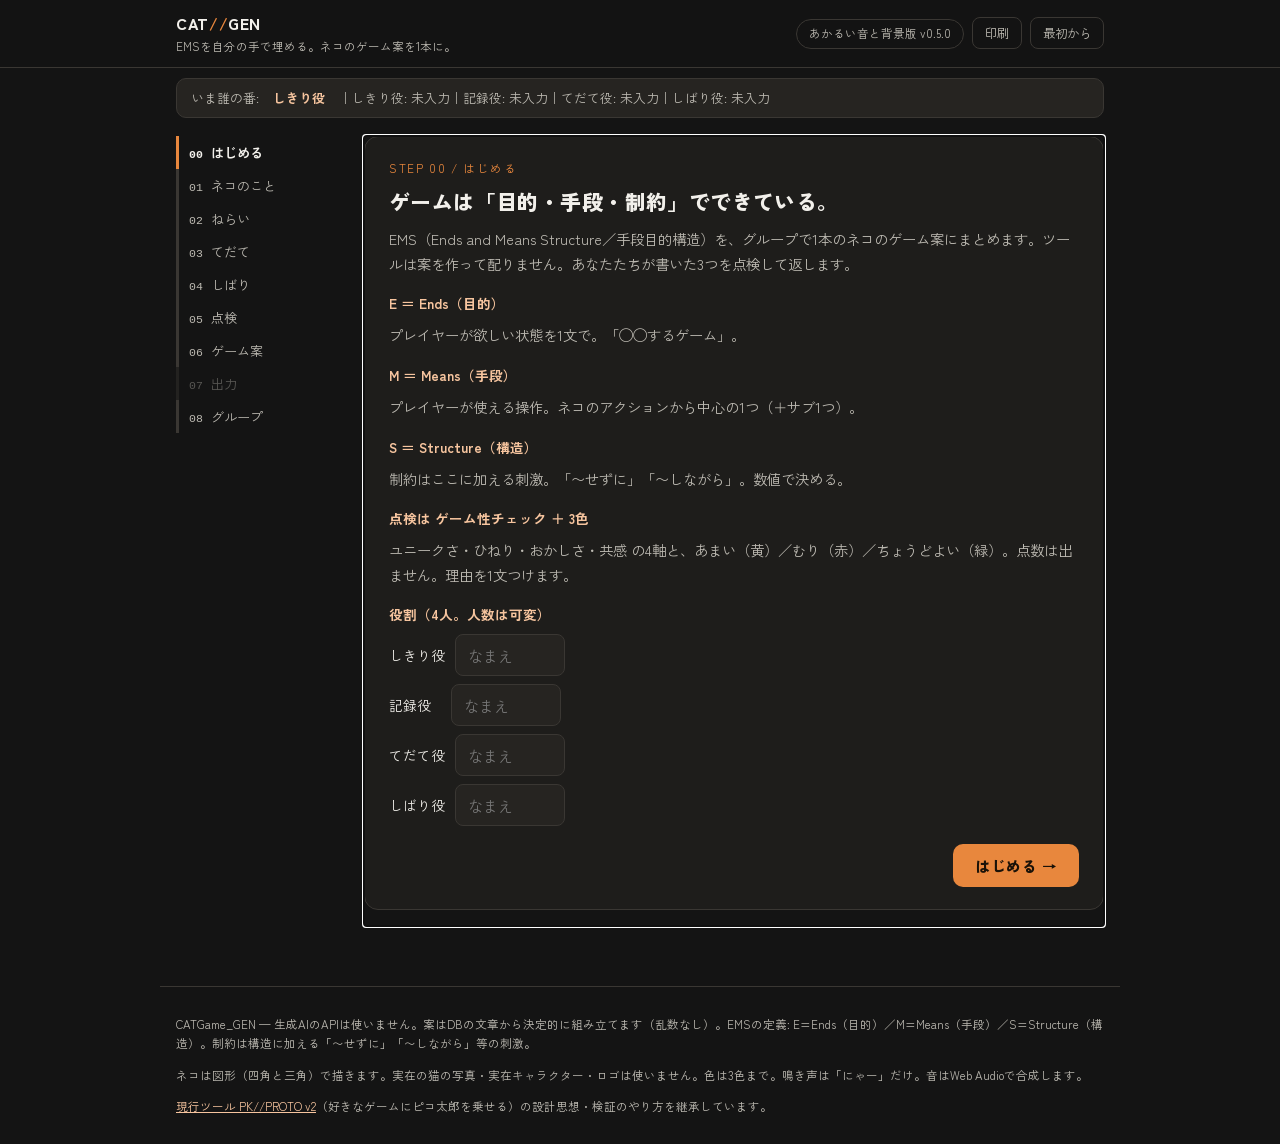
==== index.html @ f7224734 "V5" ====
<!DOCTYPE html>
<html lang="ja">
<head>
<meta charset="UTF-8">
<meta name="viewport" content="width=device-width,initial-scale=1.0">
<title>CATGame_GEN — ことば直し版 v0.4.1</title>
<meta name="description" content="EMS（Ends and Means Structure／手段目的構造）を高校生が自分の手で埋めて、ネコテーマのゲーム案を1本にまとめる演習ツール。生成AIのAPIは使いません。">
<meta name="theme-color" content="#141414">
<link rel="preconnect" href="https://fonts.googleapis.com">
<link rel="preconnect" href="https://fonts.gstatic.com" crossorigin>
<link href="https://fonts.googleapis.com/css2?family=Zen+Kaku+Gothic+New:wght@400;500;700;900&display=swap" rel="stylesheet">
<link rel="stylesheet" href="assets/v1/style.css">
</head>
<body>

<header class="bar">
  <div class="bar-in">
    <a class="wordmark" href="#" aria-label="最初に戻る">
      <span class="wm-main">CAT<span class="slash">//</span>GEN</span>
      <span class="wm-sub">EMSを自分の手で埋める。ネコのゲーム案を1本に。</span>
    </a>
    <div class="bar-right">
      <details class="verbox" id="verBox">
        <!-- 版の名前はHTMLに直接書く（JSで書き換えない）。GitHub Pages はJSに
             max-age=600 を返すため、push直後は古いapp.jsが動く。ここがHTMLなら、
             HTMLが新しければ必ず新しい版名が出る（PK//PROTOでの実測）。 -->
        <summary class="ver" id="verChip">ことば直し版 v0.4.1</summary>
        <div class="verpanel" id="verPanel"><div class="vp-date">2026-11-01</div></div>
      </details>
      <button class="icon-btn" id="btnPrint" type="button" title="印刷 / PDF保存">印刷</button>
      <button class="icon-btn" id="btnRestart" type="button" title="最初からやり直す">最初から</button>
    </div>
  </div>
</header>

<div class="rolebar" id="rolebar"></div>

<div class="shell">
  <nav class="rail" id="rail" aria-label="進行状況"></nav>
  <main id="app" class="app" tabindex="-1"></main>
</div>

<footer class="foot">
  <p>CATGame_GEN — 生成AIのAPIは使いません。案はDBの文章から決定的に組み立てます（乱数なし）。EMSの定義: E=Ends（目的）／M=Means（手段）／S=Structure（構造）。制約は構造に加える「〜せずに」「〜しながら」等の刺激。</p>
  <p>ネコは図形（四角と三角）で描きます。実在の猫の写真・実在キャラクター・ロゴは使いません。色は3色まで。鳴き声は「にゃー」だけ。音はWeb Audioで合成します。</p>
  <p><a href="https://github.com/odatid/PikoTGame">現行ツール PK//PROTO v2</a>（好きなゲームにピコ太郎を乗せる）の設計思想・検証のやり方を継承しています。</p>
</footer>

<div class="toast" id="toast" role="status"></div>

<script src="assets/v1/data.js"></script>
<script src="assets/v1/judge.js"></script>
<script src="assets/v1/engine_code.js"></script>
<script src="assets/v1/catart.js"></script>
<script src="assets/v1/prompts.js"></script>
<script src="assets/v1/app.js"></script>
</body>
</html>
---- assets/v1/style.css ----
/* CATGame_GEN v0.3.0 — 画面。1画面1つのこと。わからないで進める。戻れる。保存される。 */
:root{
  --bg:#141414; --panel:#1e1d1b; --panel2:#262421; --line:#3a3733;
  --ink:#f2f0eb; --sub:#bdbab2; --accent:#e8873d; --accent2:#f7c59f;
  --green:#7ddb7d; --yellow:#f0e3a8; --red:#ff9d9d;
}
*{box-sizing:border-box}
body{margin:0;background:var(--bg);color:var(--ink);
  font-family:"Zen Kaku Gothic New","Hiragino Kaku Gothic ProN","Yu Gothic",sans-serif;line-height:1.7}
button{font-family:inherit}
.bar{position:sticky;top:0;background:rgba(20,20,20,.94);border-bottom:1px solid var(--line);z-index:5}
.bar-in{max-width:960px;margin:0 auto;display:flex;align-items:center;justify-content:space-between;padding:10px 16px;gap:12px;flex-wrap:wrap}
.wordmark{display:flex;flex-direction:column;text-decoration:none;color:var(--ink)}
.wm-main{font-weight:900;letter-spacing:.04em}
.wm-main .slash{color:var(--accent)}
.wm-sub{font-size:.72rem;color:var(--sub)}
.bar-right{display:flex;align-items:center;gap:8px}
.ver{display:inline-block;padding:4px 12px;border:1px solid var(--line);border-radius:999px;font-size:.72rem;color:var(--sub)}
.icon-btn{background:none;border:1px solid var(--line);color:var(--sub);border-radius:8px;padding:6px 12px;cursor:pointer;font-size:.78rem}
.icon-btn:hover{border-color:var(--accent);color:var(--ink)}
/* 役割バー（いま誰の番） */
.rolebar{max-width:960px;margin:10px auto 0;padding:0 16px}
.rolebar-in{background:var(--panel2);border:1px solid var(--line);border-radius:10px;padding:8px 14px;font-size:.8rem;color:var(--sub);display:flex;gap:14px;flex-wrap:wrap}
.rolebar-in b{color:var(--accent2);font-weight:600}
.shell{max-width:960px;margin:0 auto;padding:18px 16px 60px;display:flex;gap:18px}
.rail{width:170px;flex:none}
.rail button{display:flex;width:100%;gap:8px;align-items:baseline;background:none;border:none;border-left:3px solid var(--line);
  color:var(--sub);padding:7px 10px;text-align:left;cursor:pointer;font-size:.82rem}
.rail button .n{font-family:monospace;font-size:.72rem}
.rail button.on{border-left-color:var(--accent);color:var(--ink);font-weight:700}
.rail button.done{color:var(--green)}
.rail button:disabled{opacity:.4;cursor:not-allowed}
.app{flex:1;min-width:0}
.card{background:var(--panel);border:1px solid var(--line);border-radius:14px;padding:22px 24px;margin-bottom:16px}
.eyebrow{font-size:.72rem;letter-spacing:.14em;color:var(--accent);margin-bottom:6px}
h2.step{margin:0 0 8px;font-size:1.3rem;font-weight:900;letter-spacing:.02em}
p.lead{margin:0 0 14px;color:var(--sub);font-size:.9rem}
.chips{display:flex;flex-wrap:wrap;gap:8px}
.chip{border:1px solid var(--line);background:var(--panel2);color:var(--ink);border-radius:999px;padding:7px 14px;cursor:pointer;font-size:.85rem}
.chip:hover{border-color:var(--accent)}
.chip.on{background:var(--accent);border-color:var(--accent);color:#1a1208;font-weight:700}
.chip.small{padding:4px 10px;font-size:.76rem}
.lbl{margin:16px 0 8px;font-size:.85rem;color:var(--accent2);font-weight:700}
.lbl:first-child{margin-top:0}
input[type=text],input[type=number]{background:var(--panel2);border:1px solid var(--line);border-radius:8px;color:var(--ink);
  padding:9px 12px;font-size:.95rem;width:100%;font-family:inherit}
input:focus{outline:2px solid var(--accent);outline-offset:1px}
.cons-row{display:flex;gap:10px;align-items:center;margin-bottom:8px;flex-wrap:wrap}
.cons-row .cname{min-width:52px;font-size:.85rem}
.cons-row .ctpl{flex:1;min-width:200px;font-size:.85rem;color:var(--sub)}
.cons-row input{width:110px}
.cons-row .unit{font-size:.8rem;color:var(--sub);min-width:34px}
.cons-row .del{background:none;border:1px solid var(--line);border-radius:6px;color:var(--sub);cursor:pointer;padding:4px 8px}
.verdict{border-radius:12px;padding:18px 20px;font-size:1.05rem;font-weight:900;letter-spacing:.04em}
.verdict.green{background:#17301c;color:var(--green);border:1px solid #2c5c38}
.verdict.yellow{background:#3a331a;color:var(--yellow);border:1px solid #6b5c2c}
.verdict.red{background:#38191a;color:var(--red);border:1px solid #6b2c2c}
.verdict.empty{background:var(--panel2);color:var(--sub);border:1px solid var(--line)}
.reason{margin:12px 0 4px;font-size:.92rem}
.fixes{margin:6px 0 0;padding-left:1.2em;color:var(--accent2);font-size:.85rem}
.oneline{background:var(--panel2);border-left:4px solid var(--accent);border-radius:8px;padding:12px 16px;font-size:1.02rem;font-weight:700;margin:12px 0}
.agree{background:var(--panel2);border:1px dashed var(--line);border-radius:10px;padding:12px 16px;margin-top:16px;font-size:.85rem;color:var(--sub)}
.agree label{display:flex;gap:8px;align-items:center;cursor:pointer}
.agree input{width:auto}
.agree textarea,.agree input[type=text]{margin-top:8px}
textarea{background:var(--panel2);border:1px solid var(--line);border-radius:8px;color:var(--ink);padding:9px 12px;font-size:.9rem;width:100%;font-family:inherit;min-height:64px}
.nav{display:flex;justify-content:space-between;gap:10px;margin-top:18px}
.btn{background:var(--accent);border:none;color:#1a1208;font-weight:900;border-radius:10px;padding:11px 22px;cursor:pointer;font-size:.92rem;letter-spacing:.03em}
.btn.ghost{background:none;border:1px solid var(--line);color:var(--sub);font-weight:400}
.btn:hover{filter:brightness(1.1)}
.outtabs{display:flex;gap:6px;flex-wrap:wrap;margin-bottom:10px}
.outtabs .chip{font-family:monospace}
.outmeta{font-size:.75rem;color:var(--sub);margin-bottom:6px}
pre.out{background:#0e0e0d;border:1px solid var(--line);border-radius:10px;padding:14px;overflow:auto;max-height:340px;font-size:.74rem;line-height:1.55;white-space:pre-wrap;word-break:break-all}
canvas.preview{background:#0e0e0d;border:1px solid var(--line);border-radius:10px;display:block;margin:10px auto}
.foot{max-width:960px;margin:0 auto;padding:16px;color:var(--sub);font-size:.72rem;border-top:1px solid var(--line)}
.toast{position:fixed;left:50%;bottom:24px;transform:translateX(-50%) translateY(80px);background:var(--accent);color:#1a1208;
  font-weight:700;border-radius:999px;padding:10px 22px;opacity:0;transition:.25s;z-index:9}
.toast.on{opacity:1;transform:translateX(-50%) translateY(0)}
a{color:var(--accent2)}
@media(max-width:720px){ .shell{flex-direction:column} .rail{width:100%;display:flex;overflow-x:auto;gap:2px}
  .rail button{border-left:none;border-bottom:3px solid var(--line);white-space:nowrap} .rail button.on{border-bottom-color:var(--accent)} }
@media(prefers-reduced-motion:reduce){ *{transition:none!important;animation:none!important} }
/* --- v0.3.0 追加: しばりパック・ゲーム性チェック・柄バリエーション --- */
.packgrid{display:grid;grid-template-columns:repeat(auto-fill,minmax(210px,1fr));gap:10px}
.packbtn{display:flex;flex-direction:column;gap:4px;text-align:left;background:var(--panel2);border:1px solid var(--line);
  border-radius:10px;padding:12px 14px;cursor:pointer;color:var(--ink)}
.packbtn:hover{border-color:var(--accent)}
.packbtn.on{border-color:var(--accent);background:#31281c}
.packbtn b{font-size:.86rem;color:var(--accent2);font-weight:700}
.packbtn span{font-size:.8rem;color:var(--sub);line-height:1.6}
.checkrow{display:flex;gap:12px;align-items:baseline;padding:9px 0;border-bottom:1px dashed var(--line)}
.checkrow .ax{min-width:96px;font-weight:700;font-size:.9rem}
.checkrow .mark{font-weight:900;font-size:1.1rem}
.checkrow .mark.m◎{color:var(--green)} .checkrow .mark.m○{color:var(--yellow)} .checkrow .mark.m△{color:var(--red)}
.checkrow .cm{color:var(--sub);font-size:.84rem}
.coatgrid{display:grid;grid-template-columns:repeat(auto-fill,minmax(110px,1fr));gap:8px}
.coatcard{display:flex;flex-direction:column;align-items:center;gap:2px;background:var(--panel2);border:1px solid var(--line);
  border-radius:10px;padding:6px;cursor:pointer;color:var(--sub);font-size:.72rem}
.coatcard:hover{border-color:var(--accent)}
.coatcard.on{border-color:var(--accent);color:var(--ink)}
.coatcard canvas{width:84px;height:auto}
.emsblock{background:var(--panel2);border:1px solid var(--line);border-radius:10px;padding:12px 16px;margin:10px 0}
.emsrow{padding:5px 0;font-size:.92rem;border-bottom:1px dashed var(--line)}
.emsrow:last-child{border-bottom:none}
.emstag{display:inline-block;min-width:112px;color:var(--accent2);font-weight:700;font-size:.8rem}
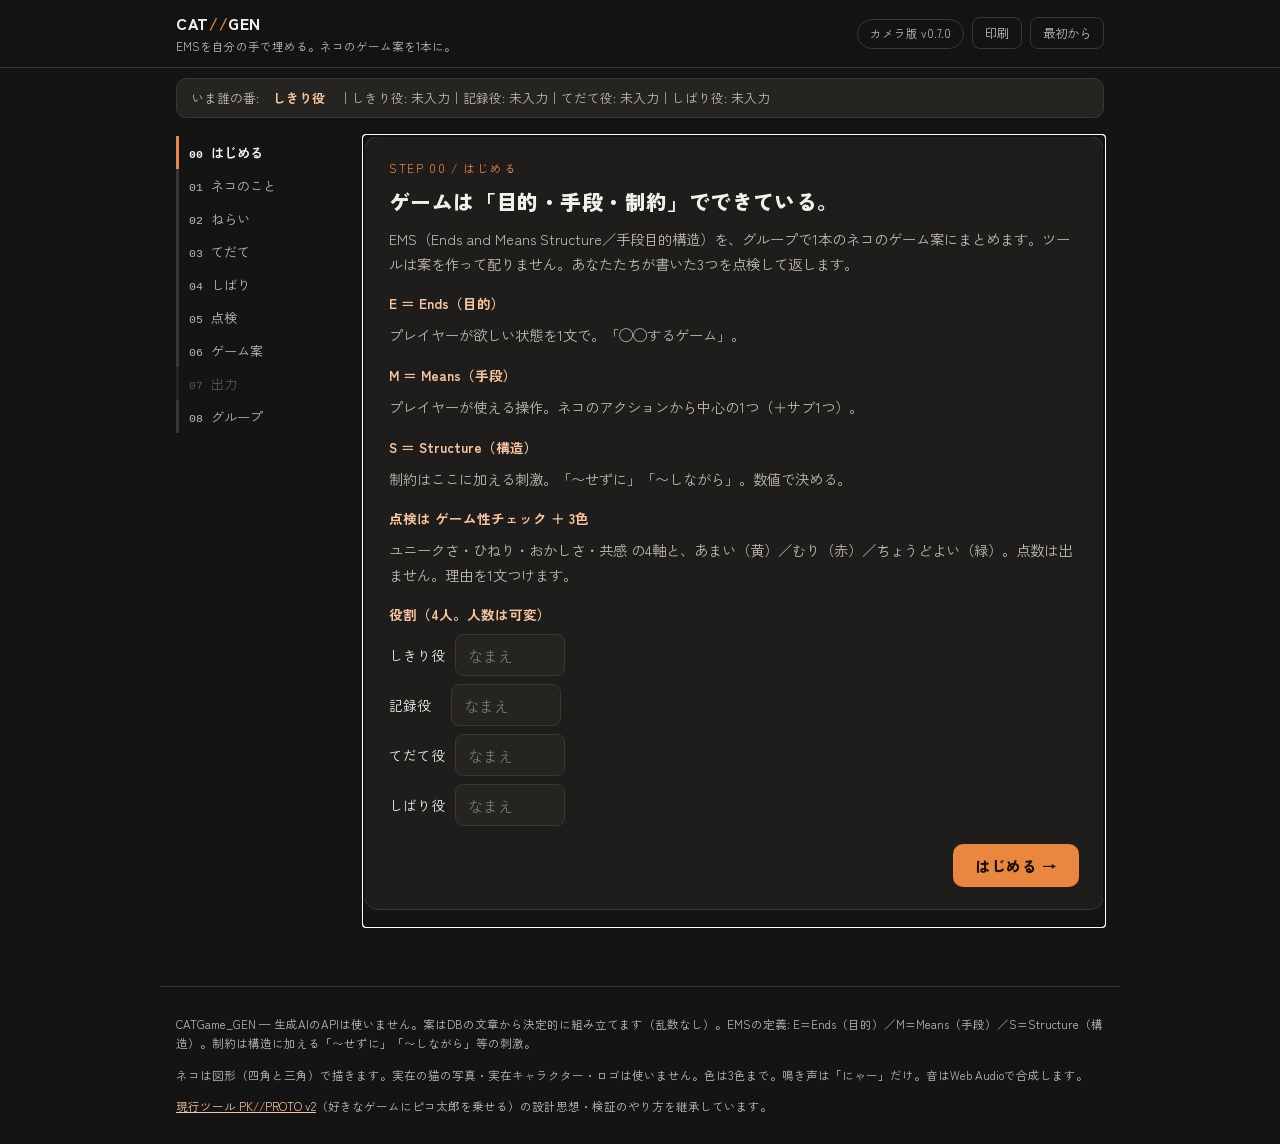
==== commit 658e7c51: "大幅改修したV7" ====
--- a/index.html
+++ b/index.html
@@ -3,7 +3,7 @@
 <head>
 <meta charset="UTF-8">
 <meta name="viewport" content="width=device-width,initial-scale=1.0">
-<title>CATGame_GEN — ことば直し版 v0.4.1</title>
+<title>CATGame_GEN — カメラ版 v0.7.0</title>
 <meta name="description" content="EMS（Ends and Means Structure／手段目的構造）を高校生が自分の手で埋めて、ネコテーマのゲーム案を1本にまとめる演習ツール。生成AIのAPIは使いません。">
 <meta name="theme-color" content="#141414">
 <link rel="preconnect" href="https://fonts.googleapis.com">
@@ -24,7 +24,7 @@
         <!-- 版の名前はHTMLに直接書く（JSで書き換えない）。GitHub Pages はJSに
              max-age=600 を返すため、push直後は古いapp.jsが動く。ここがHTMLなら、
              HTMLが新しければ必ず新しい版名が出る（PK//PROTOでの実測）。 -->
-        <summary class="ver" id="verChip">ことば直し版 v0.4.1</summary>
+        <summary class="ver" id="verChip">カメラ版 v0.7.0</summary>
         <div class="verpanel" id="verPanel"><div class="vp-date">2026-11-01</div></div>
       </details>
       <button class="icon-btn" id="btnPrint" type="button" title="印刷 / PDF保存">印刷</button>
@@ -52,6 +52,7 @@
 <script src="assets/v1/judge.js"></script>
 <script src="assets/v1/engine_code.js"></script>
 <script src="assets/v1/catart.js"></script>
+<script src="assets/v1/patterns.js"></script>
 <script src="assets/v1/prompts.js"></script>
 <script src="assets/v1/app.js"></script>
 </body>
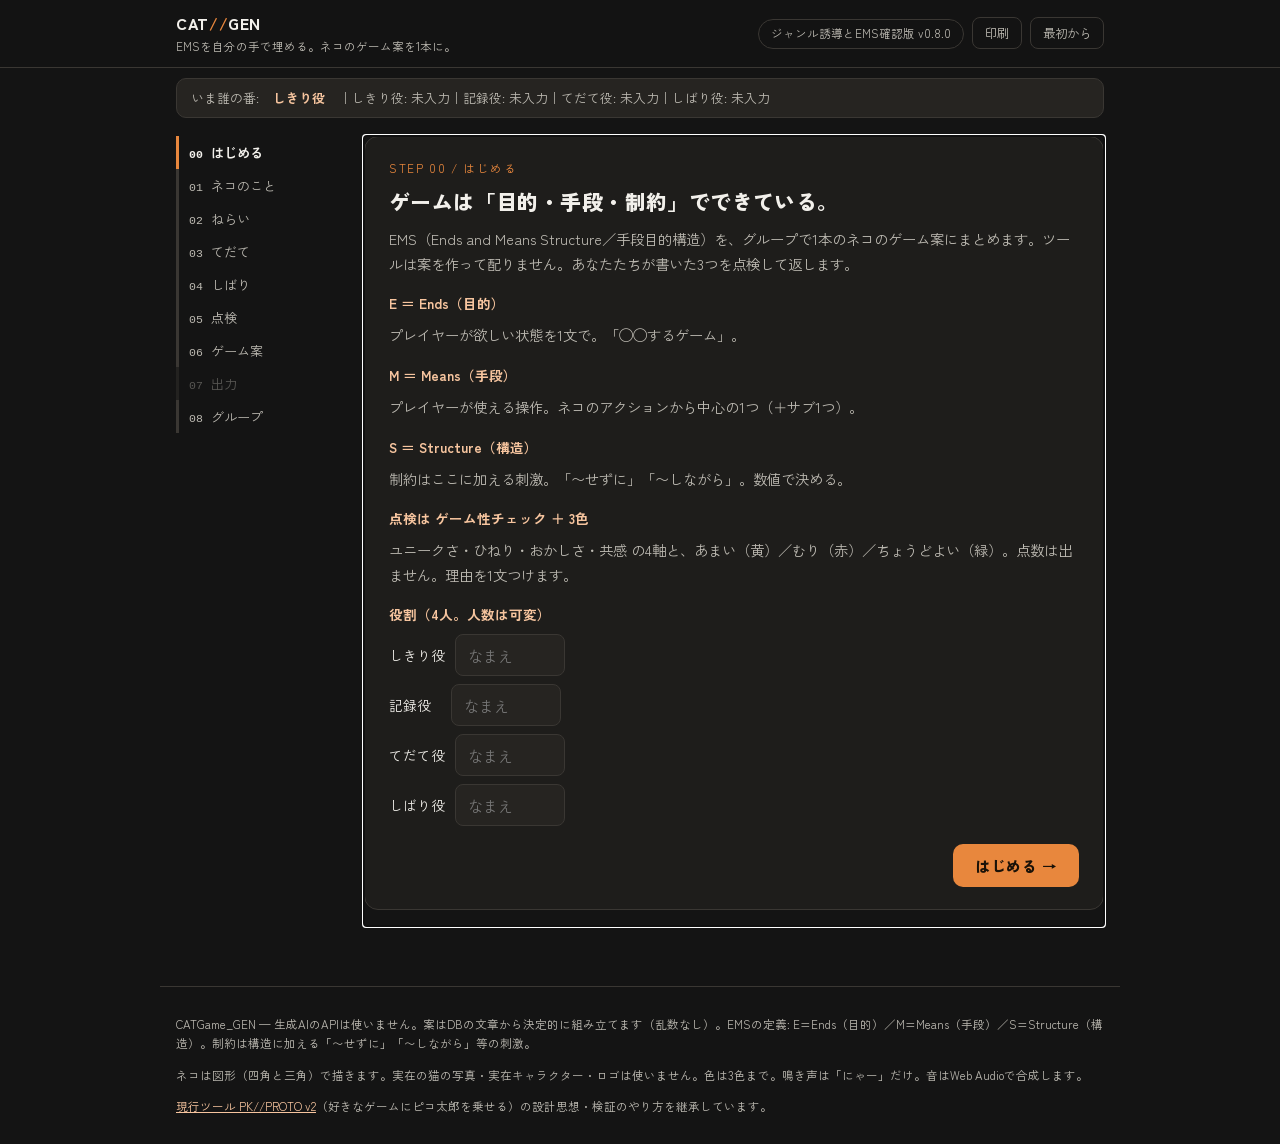
==== commit db450367: "V8" ====
--- a/index.html
+++ b/index.html
@@ -3,7 +3,7 @@
 <head>
 <meta charset="UTF-8">
 <meta name="viewport" content="width=device-width,initial-scale=1.0">
-<title>CATGame_GEN — カメラ版 v0.7.0</title>
+<title>CATGame_GEN — ジャンル誘導とEMS確認版 v0.8.0</title>
 <meta name="description" content="EMS（Ends and Means Structure／手段目的構造）を高校生が自分の手で埋めて、ネコテーマのゲーム案を1本にまとめる演習ツール。生成AIのAPIは使いません。">
 <meta name="theme-color" content="#141414">
 <link rel="preconnect" href="https://fonts.googleapis.com">
@@ -24,7 +24,7 @@
         <!-- 版の名前はHTMLに直接書く（JSで書き換えない）。GitHub Pages はJSに
              max-age=600 を返すため、push直後は古いapp.jsが動く。ここがHTMLなら、
              HTMLが新しければ必ず新しい版名が出る（PK//PROTOでの実測）。 -->
-        <summary class="ver" id="verChip">カメラ版 v0.7.0</summary>
+        <summary class="ver" id="verChip">ジャンル誘導とEMS確認版 v0.8.0</summary>
         <div class="verpanel" id="verPanel"><div class="vp-date">2026-11-01</div></div>
       </details>
       <button class="icon-btn" id="btnPrint" type="button" title="印刷 / PDF保存">印刷</button>
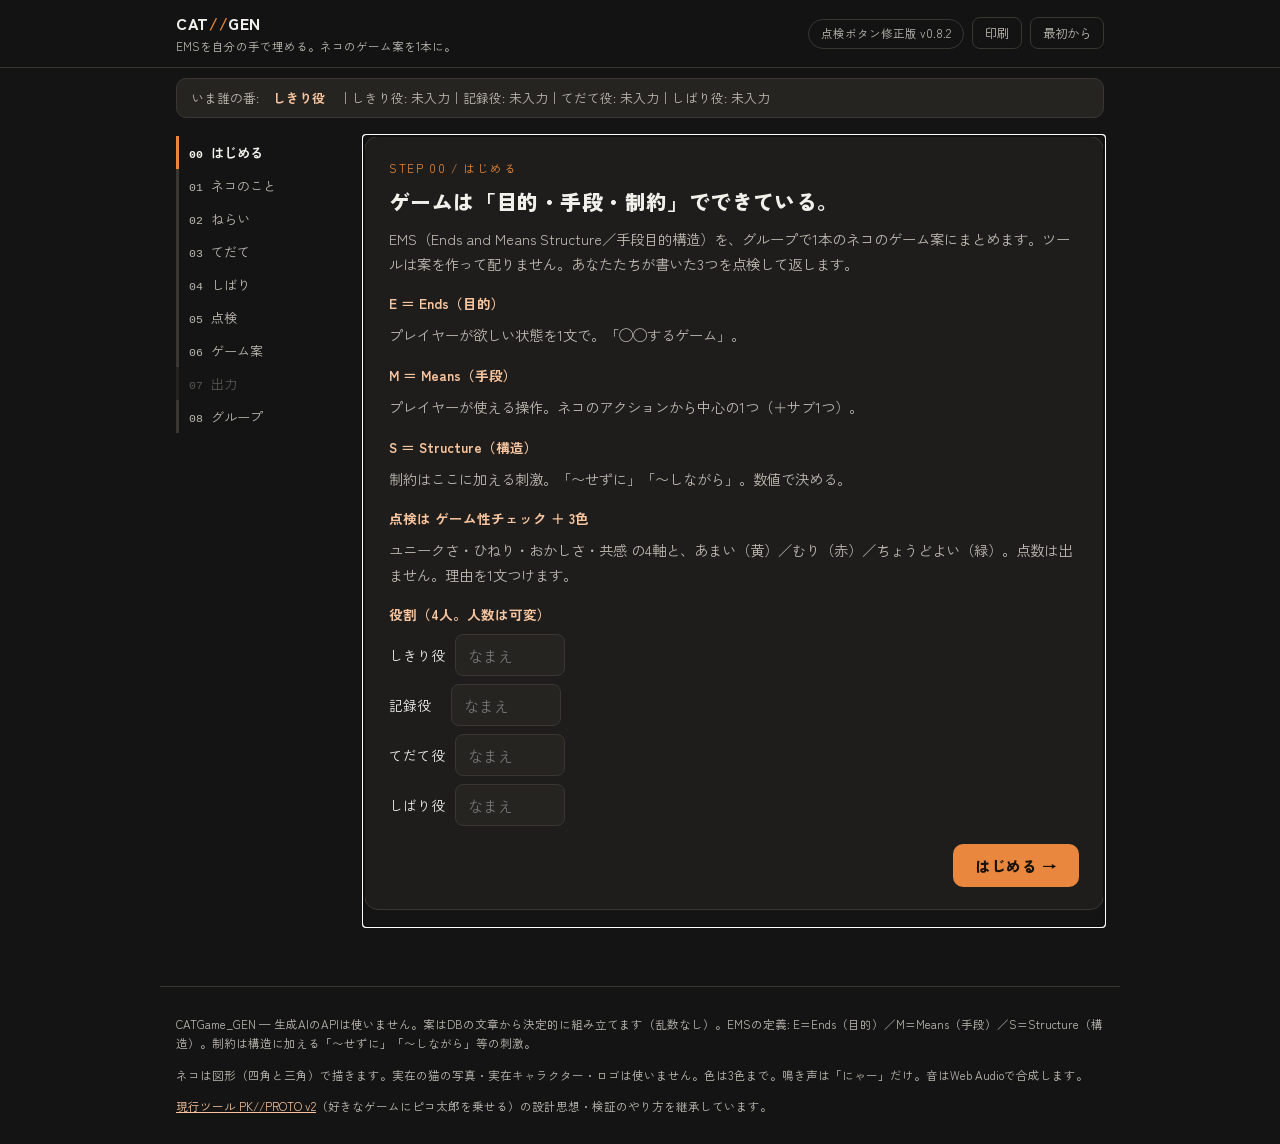
==== commit dae50e7f: "V8.2" ====
--- a/index.html
+++ b/index.html
@@ -3,7 +3,7 @@
 <head>
 <meta charset="UTF-8">
 <meta name="viewport" content="width=device-width,initial-scale=1.0">
-<title>CATGame_GEN — ジャンル誘導とEMS確認版 v0.8.0</title>
+<title>CATGame_GEN — 点検ボタン修正版 v0.8.2</title>
 <meta name="description" content="EMS（Ends and Means Structure／手段目的構造）を高校生が自分の手で埋めて、ネコテーマのゲーム案を1本にまとめる演習ツール。生成AIのAPIは使いません。">
 <meta name="theme-color" content="#141414">
 <link rel="preconnect" href="https://fonts.googleapis.com">
@@ -24,7 +24,7 @@
         <!-- 版の名前はHTMLに直接書く（JSで書き換えない）。GitHub Pages はJSに
              max-age=600 を返すため、push直後は古いapp.jsが動く。ここがHTMLなら、
              HTMLが新しければ必ず新しい版名が出る（PK//PROTOでの実測）。 -->
-        <summary class="ver" id="verChip">ジャンル誘導とEMS確認版 v0.8.0</summary>
+        <summary class="ver" id="verChip">点検ボタン修正版 v0.8.2</summary>
         <div class="verpanel" id="verPanel"><div class="vp-date">2026-11-01</div></div>
       </details>
       <button class="icon-btn" id="btnPrint" type="button" title="印刷 / PDF保存">印刷</button>
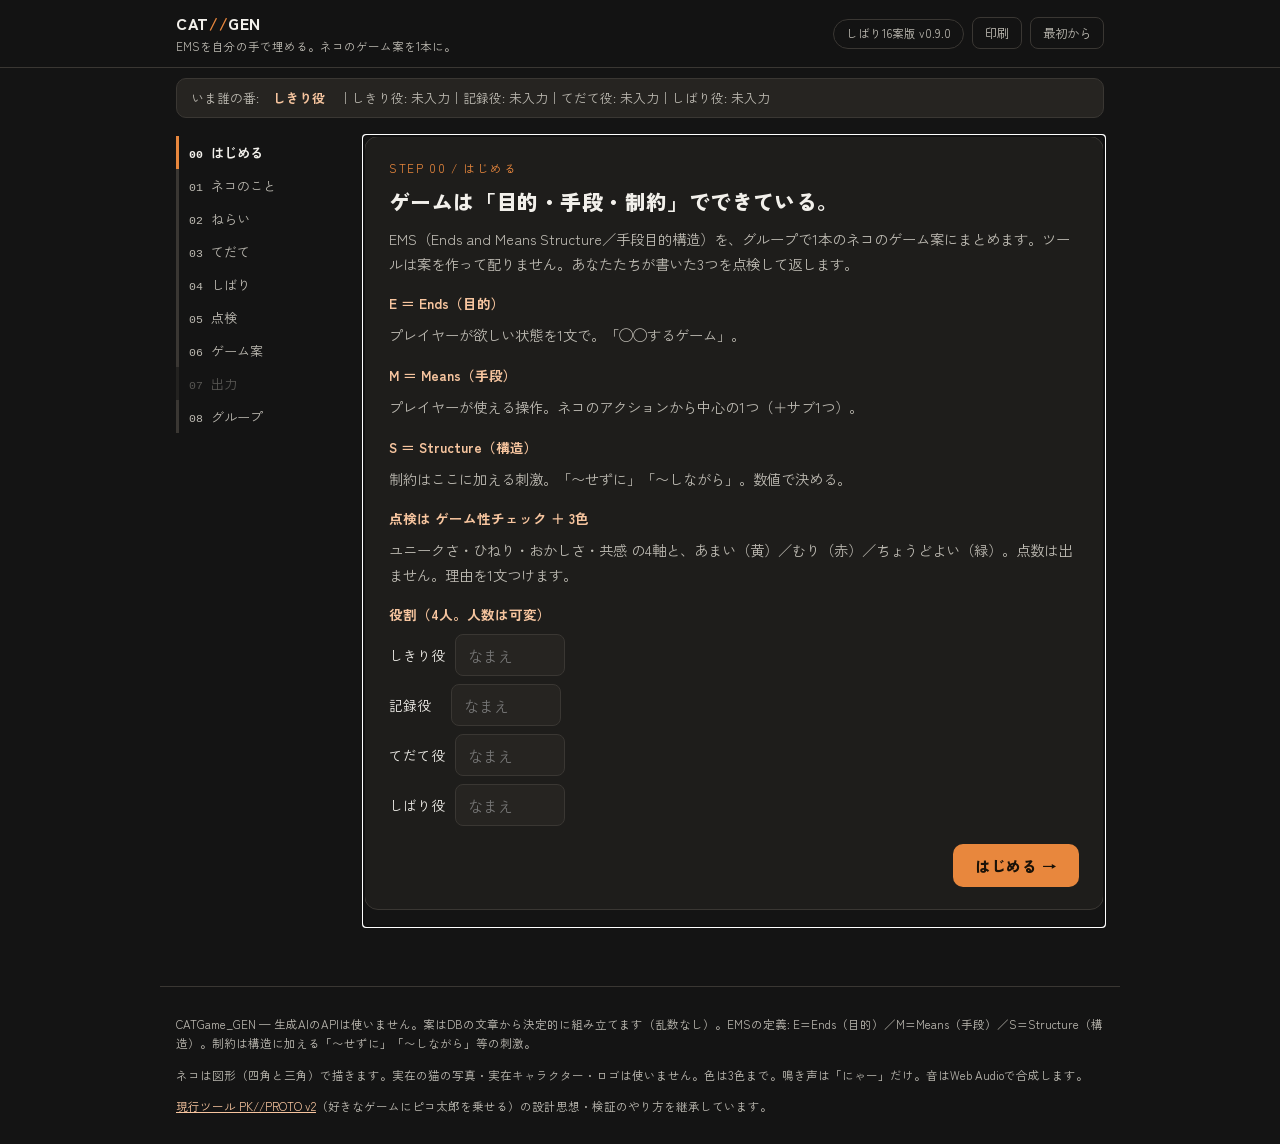
==== commit 031a9b03: "V9" ====
--- a/index.html
+++ b/index.html
@@ -3,7 +3,7 @@
 <head>
 <meta charset="UTF-8">
 <meta name="viewport" content="width=device-width,initial-scale=1.0">
-<title>CATGame_GEN — 点検ボタン修正版 v0.8.2</title>
+<title>CATGame_GEN — しばり16案版 v0.9.0</title>
 <meta name="description" content="EMS（Ends and Means Structure／手段目的構造）を高校生が自分の手で埋めて、ネコテーマのゲーム案を1本にまとめる演習ツール。生成AIのAPIは使いません。">
 <meta name="theme-color" content="#141414">
 <link rel="preconnect" href="https://fonts.googleapis.com">
@@ -24,7 +24,7 @@
         <!-- 版の名前はHTMLに直接書く（JSで書き換えない）。GitHub Pages はJSに
              max-age=600 を返すため、push直後は古いapp.jsが動く。ここがHTMLなら、
              HTMLが新しければ必ず新しい版名が出る（PK//PROTOでの実測）。 -->
-        <summary class="ver" id="verChip">点検ボタン修正版 v0.8.2</summary>
+        <summary class="ver" id="verChip">しばり16案版 v0.9.0</summary>
         <div class="verpanel" id="verPanel"><div class="vp-date">2026-11-01</div></div>
       </details>
       <button class="icon-btn" id="btnPrint" type="button" title="印刷 / PDF保存">印刷</button>
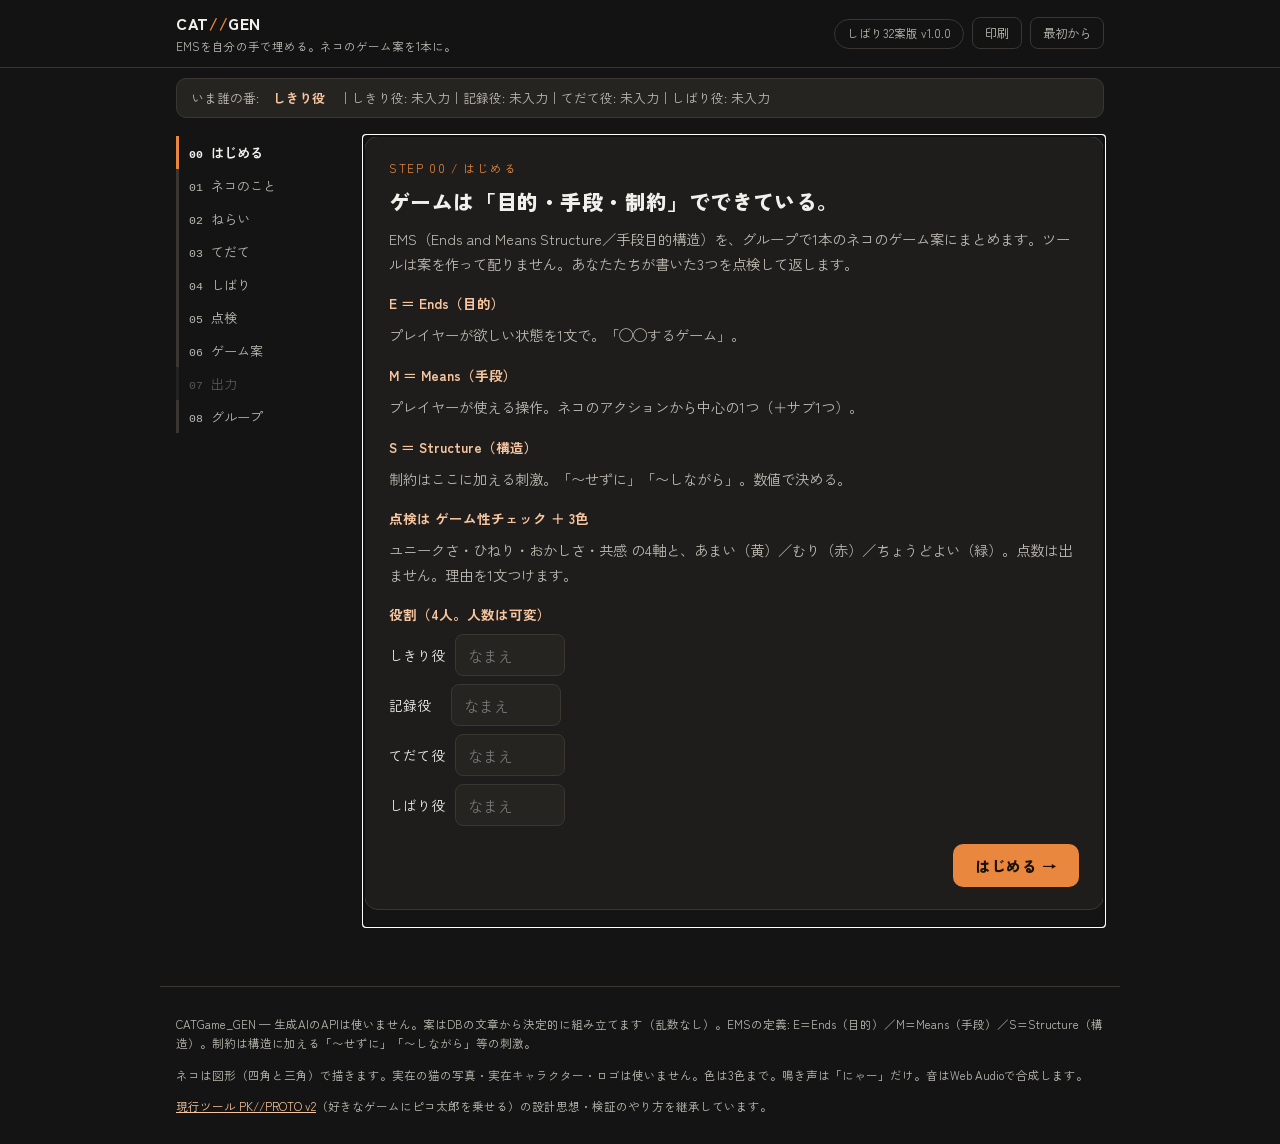
==== commit 83ca6e4a: "V10" ====
--- a/index.html
+++ b/index.html
@@ -3,7 +3,7 @@
 <head>
 <meta charset="UTF-8">
 <meta name="viewport" content="width=device-width,initial-scale=1.0">
-<title>CATGame_GEN — しばり16案版 v0.9.0</title>
+<title>CATGame_GEN — しばり32案版 v1.0.0</title>
 <meta name="description" content="EMS（Ends and Means Structure／手段目的構造）を高校生が自分の手で埋めて、ネコテーマのゲーム案を1本にまとめる演習ツール。生成AIのAPIは使いません。">
 <meta name="theme-color" content="#141414">
 <link rel="preconnect" href="https://fonts.googleapis.com">
@@ -24,7 +24,7 @@
         <!-- 版の名前はHTMLに直接書く（JSで書き換えない）。GitHub Pages はJSに
              max-age=600 を返すため、push直後は古いapp.jsが動く。ここがHTMLなら、
              HTMLが新しければ必ず新しい版名が出る（PK//PROTOでの実測）。 -->
-        <summary class="ver" id="verChip">しばり16案版 v0.9.0</summary>
+        <summary class="ver" id="verChip">しばり32案版 v1.0.0</summary>
         <div class="verpanel" id="verPanel"><div class="vp-date">2026-11-01</div></div>
       </details>
       <button class="icon-btn" id="btnPrint" type="button" title="印刷 / PDF保存">印刷</button>
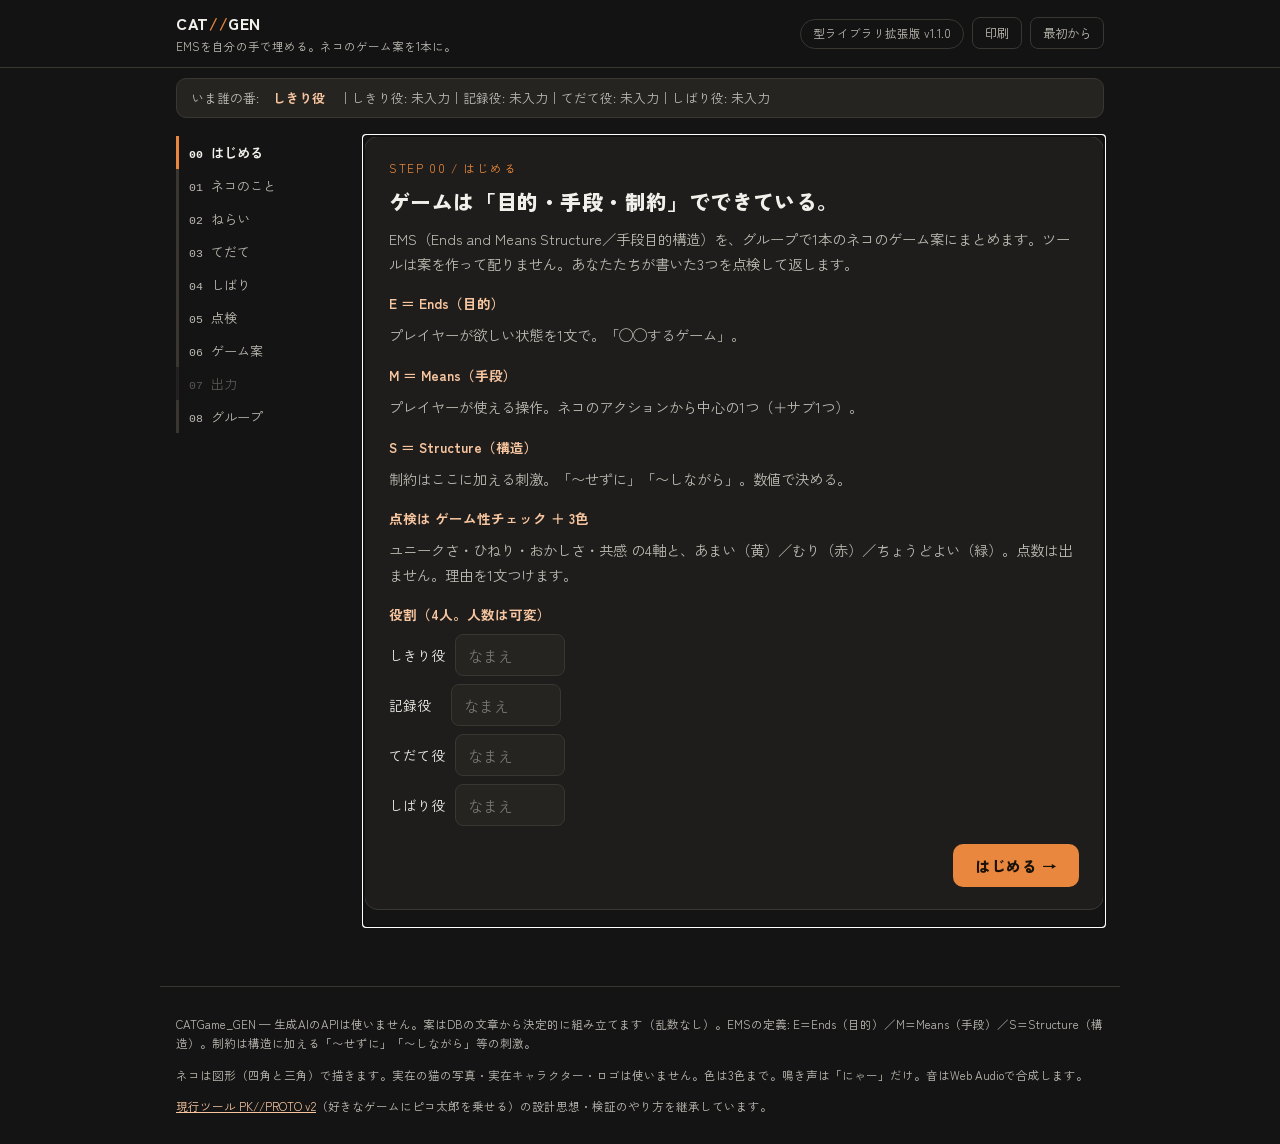
==== commit 625cf131: "v1.1.0 patterns and genre cards" ====
--- a/index.html
+++ b/index.html
@@ -3,7 +3,7 @@
 <head>
 <meta charset="UTF-8">
 <meta name="viewport" content="width=device-width,initial-scale=1.0">
-<title>CATGame_GEN — しばり32案版 v1.0.0</title>
+<title>CATGame_GEN — 型ライブラリ拡張版 v1.1.0</title>
 <meta name="description" content="EMS（Ends and Means Structure／手段目的構造）を高校生が自分の手で埋めて、ネコテーマのゲーム案を1本にまとめる演習ツール。生成AIのAPIは使いません。">
 <meta name="theme-color" content="#141414">
 <link rel="preconnect" href="https://fonts.googleapis.com">
@@ -24,7 +24,7 @@
         <!-- 版の名前はHTMLに直接書く（JSで書き換えない）。GitHub Pages はJSに
              max-age=600 を返すため、push直後は古いapp.jsが動く。ここがHTMLなら、
              HTMLが新しければ必ず新しい版名が出る（PK//PROTOでの実測）。 -->
-        <summary class="ver" id="verChip">しばり32案版 v1.0.0</summary>
+        <summary class="ver" id="verChip">型ライブラリ拡張版 v1.1.0</summary>
         <div class="verpanel" id="verPanel"><div class="vp-date">2026-11-01</div></div>
       </details>
       <button class="icon-btn" id="btnPrint" type="button" title="印刷 / PDF保存">印刷</button>
--- a/assets/v1/style.css
+++ b/assets/v1/style.css
@@ -40,6 +40,10 @@
 .chip:hover{border-color:var(--accent)}
 .chip.on{background:var(--accent);border-color:var(--accent);color:#1a1208;font-weight:700}
 .chip.small{padding:4px 10px;font-size:.76rem}
+.genre-more{margin-top:8px}
+.genre-more summary{cursor:pointer;color:var(--sub);font-size:.8rem;padding:5px 0;width:max-content}
+.genre-more summary:hover{color:var(--accent2)}
+.genre-more[open] summary{margin-bottom:8px}
 .lbl{margin:16px 0 8px;font-size:.85rem;color:var(--accent2);font-weight:700}
 .lbl:first-child{margin-top:0}
 input[type=text],input[type=number]{background:var(--panel2);border:1px solid var(--line);border-radius:8px;color:var(--ink);
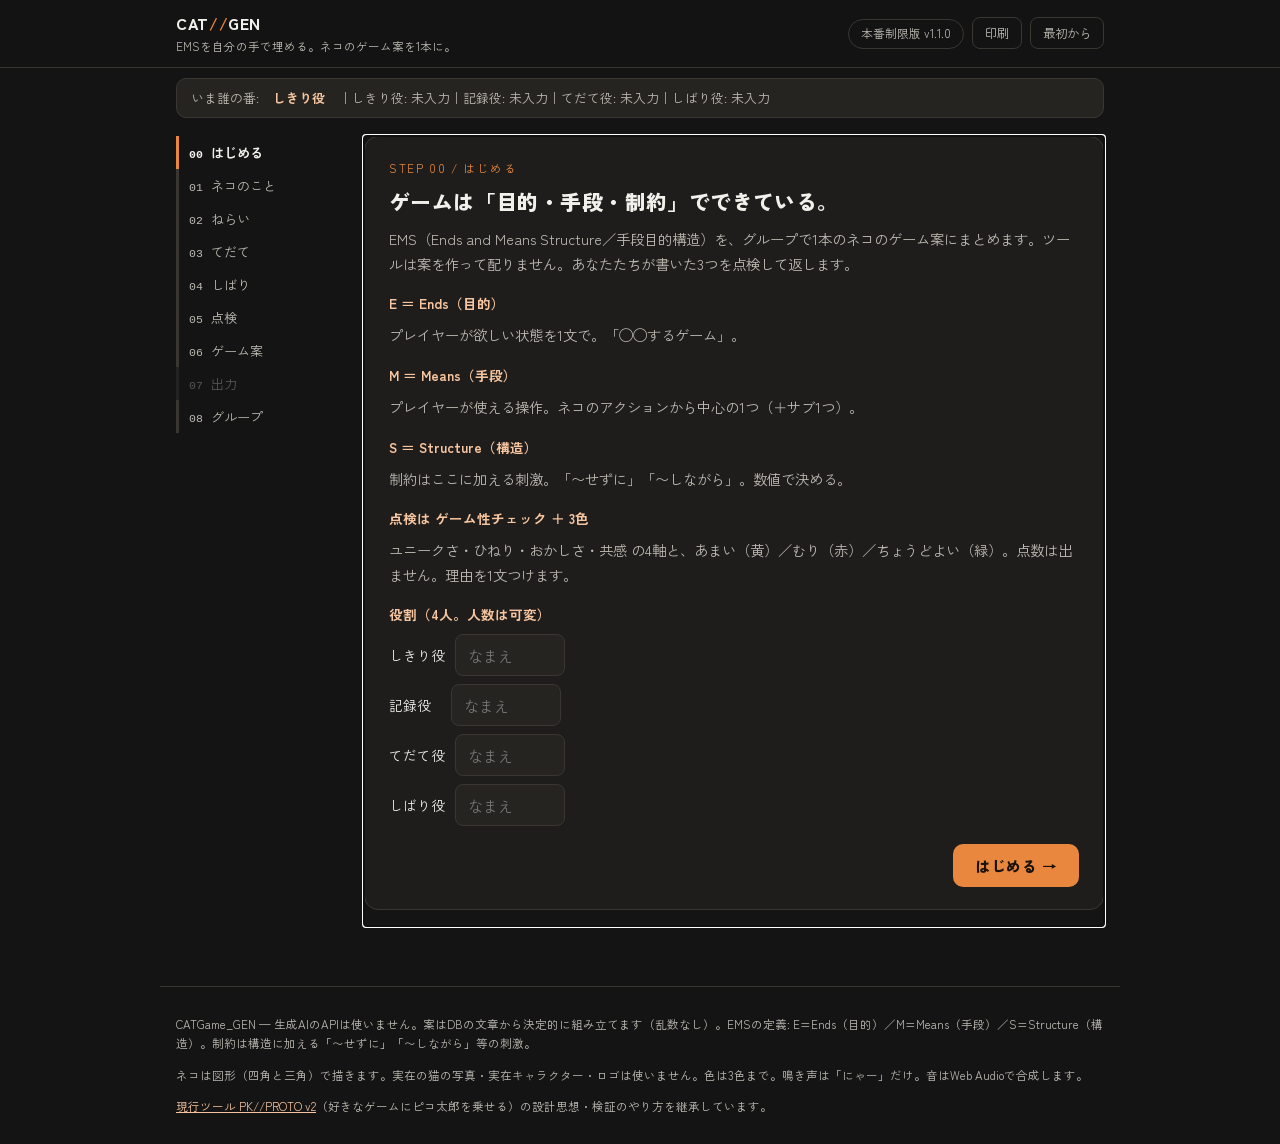
==== commit 08c0a61e: "limited production mode: 5 unity kit cards" ====
--- a/index.html
+++ b/index.html
@@ -3,7 +3,7 @@
 <head>
 <meta charset="UTF-8">
 <meta name="viewport" content="width=device-width,initial-scale=1.0">
-<title>CATGame_GEN — 型ライブラリ拡張版 v1.1.0</title>
+<title>CATGame_GEN — 本番制限版 v1.1.0</title>
 <meta name="description" content="EMS（Ends and Means Structure／手段目的構造）を高校生が自分の手で埋めて、ネコテーマのゲーム案を1本にまとめる演習ツール。生成AIのAPIは使いません。">
 <meta name="theme-color" content="#141414">
 <link rel="preconnect" href="https://fonts.googleapis.com">
@@ -24,7 +24,7 @@
         <!-- 版の名前はHTMLに直接書く（JSで書き換えない）。GitHub Pages はJSに
              max-age=600 を返すため、push直後は古いapp.jsが動く。ここがHTMLなら、
              HTMLが新しければ必ず新しい版名が出る（PK//PROTOでの実測）。 -->
-        <summary class="ver" id="verChip">型ライブラリ拡張版 v1.1.0</summary>
+        <summary class="ver" id="verChip">本番制限版 v1.1.0</summary>
         <div class="verpanel" id="verPanel"><div class="vp-date">2026-11-01</div></div>
       </details>
       <button class="icon-btn" id="btnPrint" type="button" title="印刷 / PDF保存">印刷</button>
--- a/assets/v1/style.css
+++ b/assets/v1/style.css
@@ -40,6 +40,7 @@
 .chip:hover{border-color:var(--accent)}
 .chip.on{background:var(--accent);border-color:var(--accent);color:#1a1208;font-weight:700}
 .chip.small{padding:4px 10px;font-size:.76rem}
+.limited-note{margin:14px 0 2px;padding:10px 12px;border-left:3px solid var(--accent);background:var(--panel2);border-radius:0 8px 8px 0;color:var(--accent2);font-size:.86rem}
 .genre-more{margin-top:8px}
 .genre-more summary{cursor:pointer;color:var(--sub);font-size:.8rem;padding:5px 0;width:max-content}
 .genre-more summary:hover{color:var(--accent2)}
